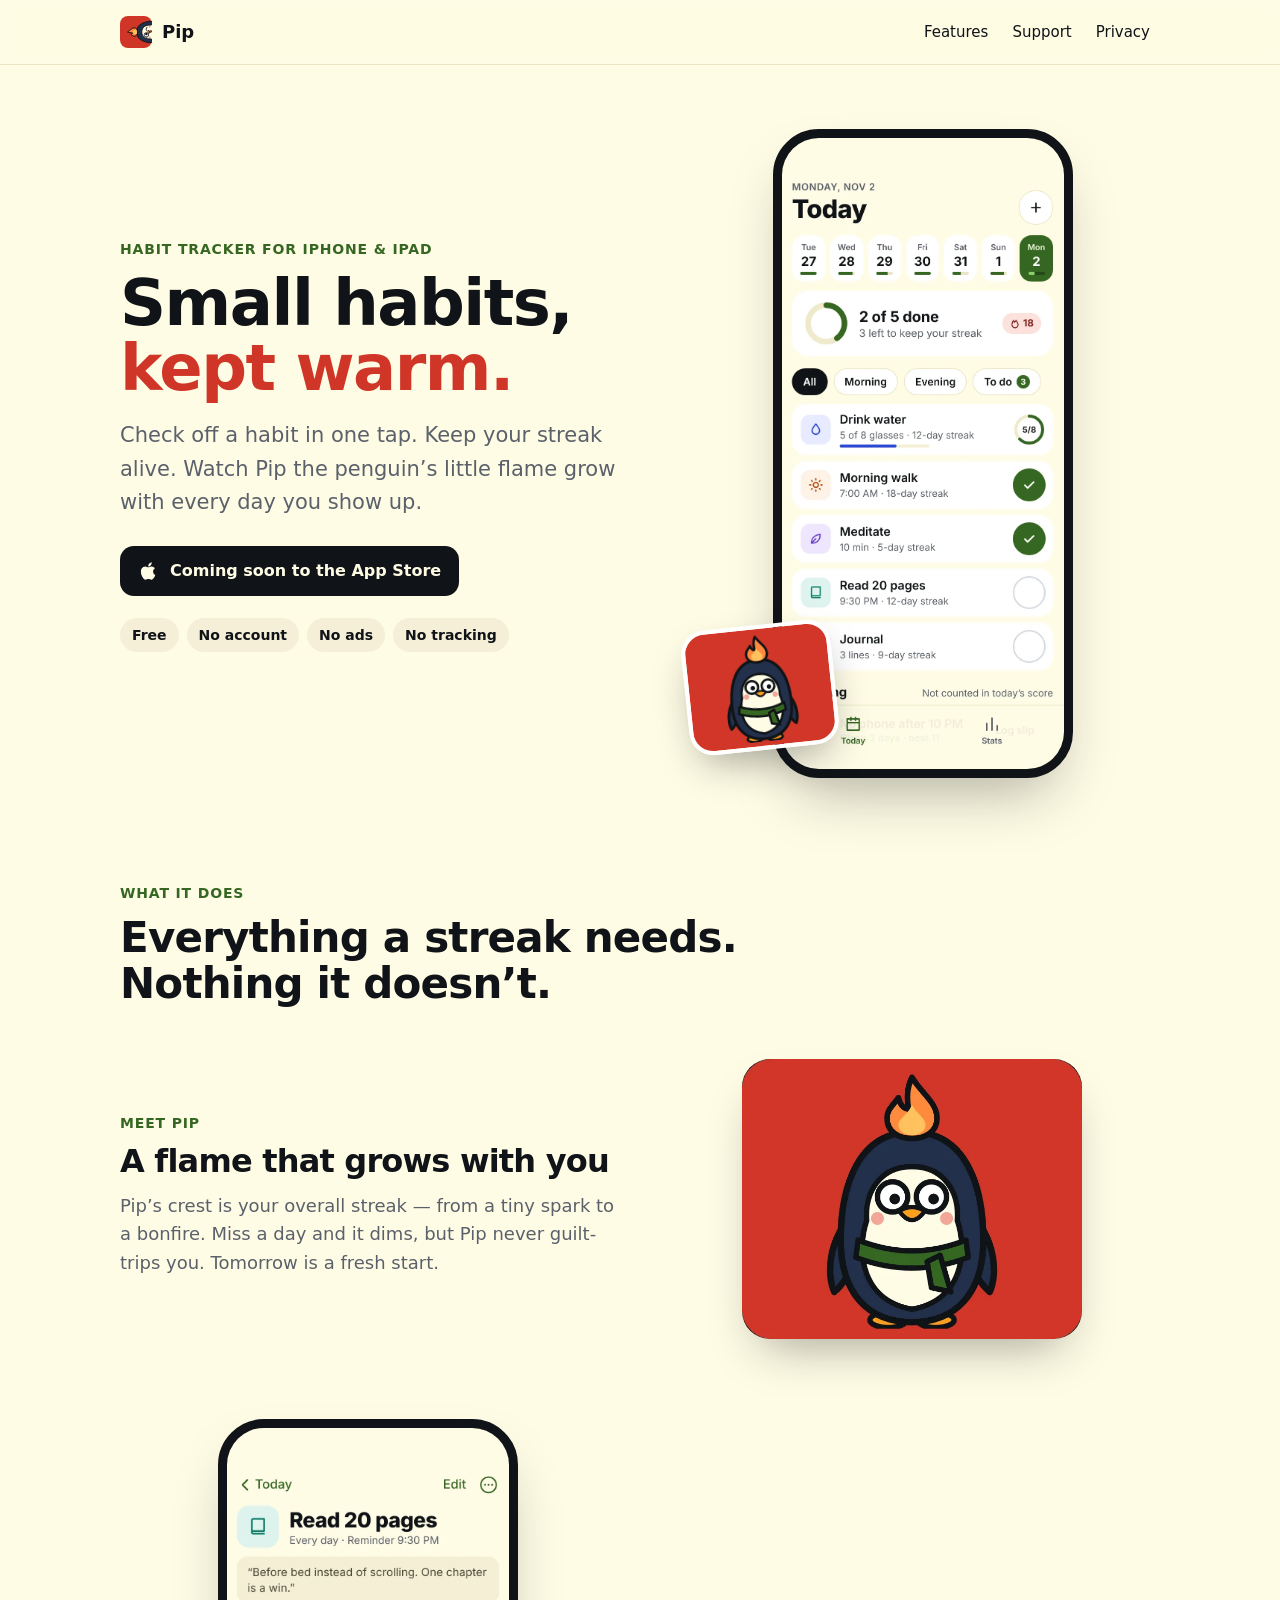
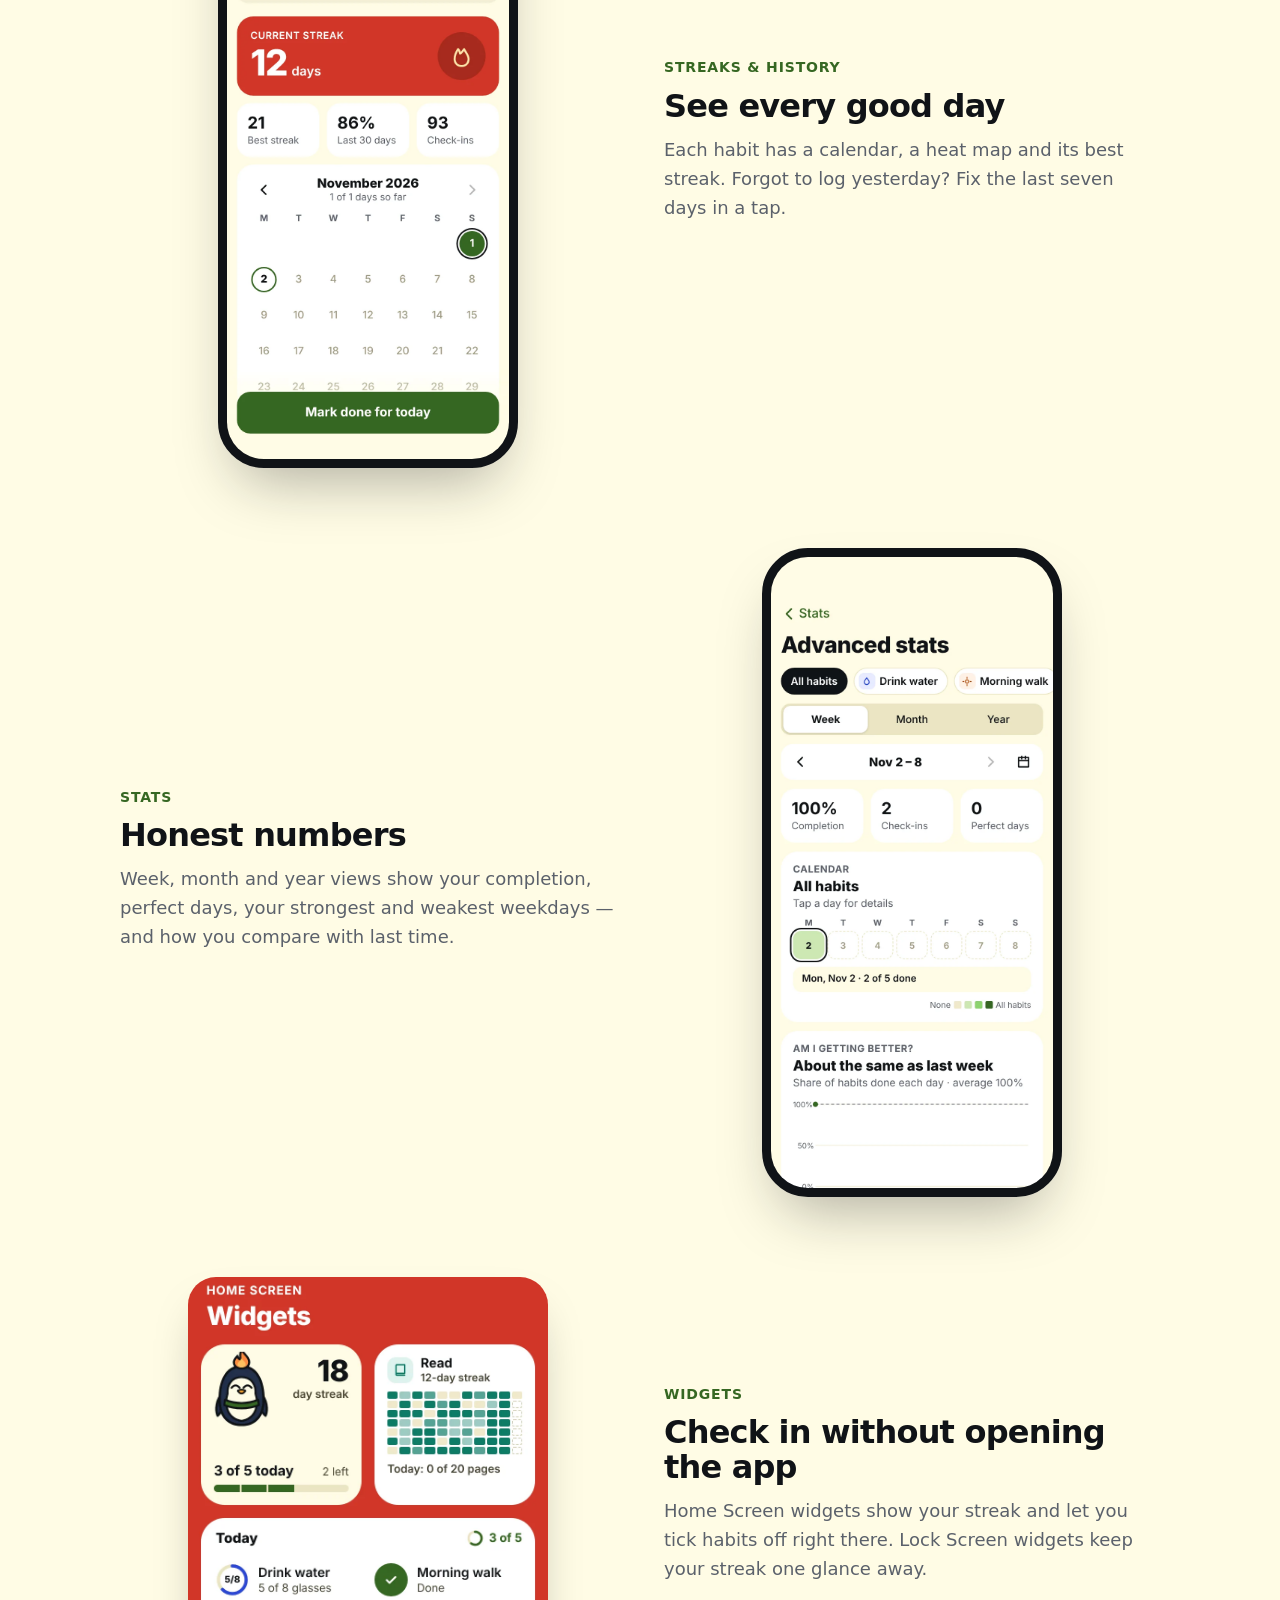
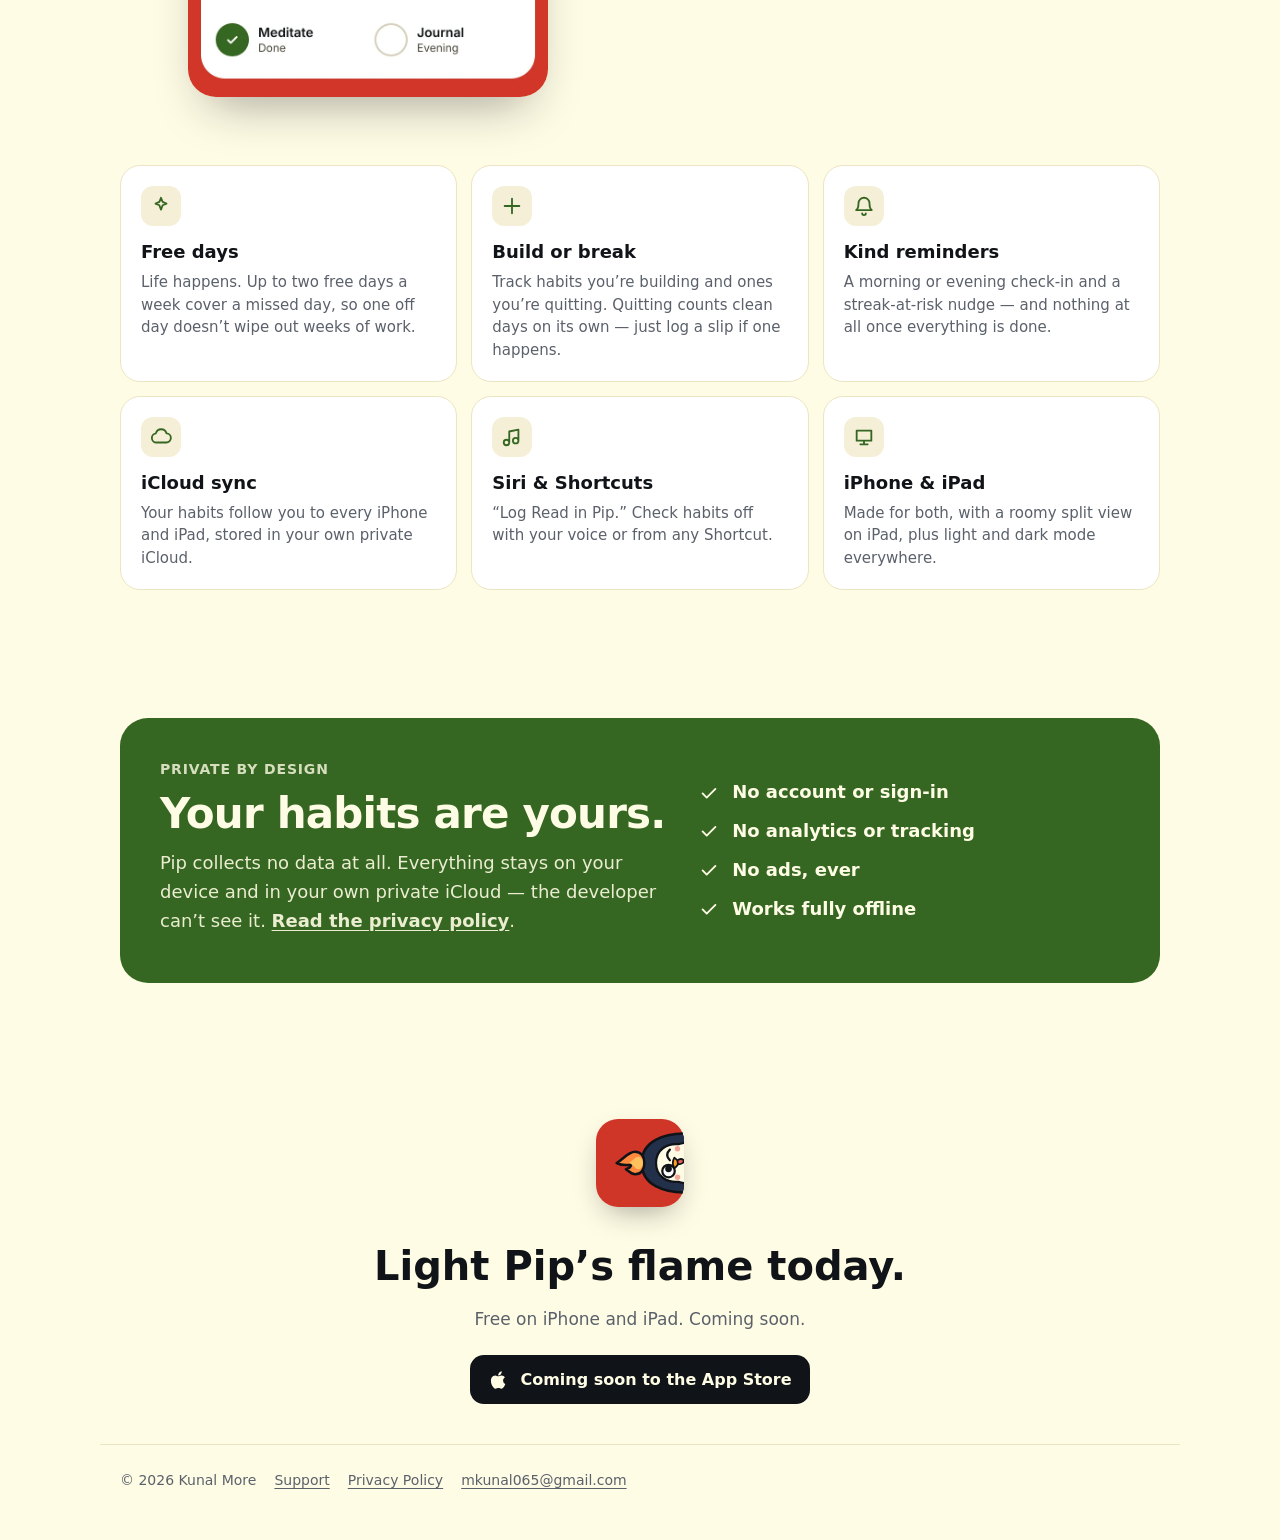
==== index.html @ 041ffaf1 "Pip website: home, support, privacy" ====
<!doctype html>
<html lang="en">
<head>
<meta charset="utf-8">
<meta name="viewport" content="width=device-width, initial-scale=1">
<meta name="color-scheme" content="light dark">
<meta name="theme-color" content="#FFFCE5" media="(prefers-color-scheme: light)">
<meta name="theme-color" content="#14120E" media="(prefers-color-scheme: dark)">
<link rel="icon" type="image/png" href="images/favicon.png">
<link rel="apple-touch-icon" href="images/apple-touch-icon.png">
<link rel="stylesheet" href="style.css">
<title>Pip – Habit Tracker for iPhone and iPad</title>
<meta name="description" content="Pip is a friendly habit tracker for iPhone and iPad. Check off a habit in one tap, keep your streak alive with free days, and watch Pip the penguin’s flame grow. Free, no account, no tracking.">
<meta property="og:title" content="Pip – Habit Tracker">
<meta property="og:description" content="Small habits, kept warm. A friendly habit tracker for iPhone and iPad. Free, no account, no tracking.">
<meta property="og:type" content="website">
</head>
<body>
<header class="topbar"><div class="in">
  <a class="brand" href="./"><img src="images/icon.svg" alt="" width="32" height="32">Pip</a>
  <nav aria-label="Site">
    <a href="#features" class="hide-sm">Features</a>
    <a href="support/">Support</a>
    <a href="privacy/">Privacy</a>
  </nav>
</div></header>
<main class="wrap" style="max-width:1080px;padding-top:0">
  <section class="hero">
    <div>
      <div class="kicker">Habit tracker for iPhone &amp; iPad</div>
      <h1>Small habits,<br><em>kept warm.</em></h1>
      <p class="lede">Check off a habit in one tap. Keep your streak alive. Watch Pip the penguin’s little flame grow with every day you show up.</p>
      <div class="cta">
        <span class="soon"><svg viewBox="0 0 24 24" fill="currentColor" aria-hidden="true"><path d="M16.4 12.6c0-2.4 2-3.6 2.1-3.7a4.5 4.5 0 0 0-3.6-1.9c-1.5-.2-3 .9-3.7.9s-2-.9-3.2-.9a4.8 4.8 0 0 0-4 2.4c-1.7 3-.4 7.4 1.2 9.8.8 1.2 1.8 2.5 3 2.4 1.2 0 1.7-.8 3.2-.8s1.9.8 3.2.8c1.3 0 2.2-1.2 3-2.4a10 10 0 0 0 1.3-2.8 4.3 4.3 0 0 1-2.5-3.8zM14 5.6A4.3 4.3 0 0 0 15 2.5a4.4 4.4 0 0 0-2.9 1.5 4.1 4.1 0 0 0-1 3a3.6 3.6 0 0 0 2.9-1.4z"/></svg>Coming soon to the App Store</span>
      </div>
      <ul class="facts" aria-label="Highlights">
        <li>Free</li><li>No account</li><li>No ads</li><li>No tracking</li>
      </ul>
    </div>
    <div class="stage">
      <div class="phone"><picture><source srcset="images/today-dark.webp" media="(prefers-color-scheme: dark)"><img src="images/today.webp" alt="Pip’s Today screen: a week strip, 2 of 5 habits done and an 18-day streak" width="390" height="844"></picture></div>
      <div class="pipcard"><img src="images/pip.webp" alt="Pip the penguin with a small flame on his head" width="656" height="540"></div>
    </div>
  </section>

  <section class="section" id="features" aria-labelledby="f-title">
    <div class="kicker">What it does</div>
    <h2 id="f-title">Everything a streak needs.<br>Nothing it doesn’t.</h2>

    <div class="feature">
      <div class="text">
        <h3 class="kicker" style="margin-top:0">Meet Pip</h3>
        <h2 style="font-size:32px">A flame that grows with you</h2>
        <p>Pip’s crest is your overall streak — from a tiny spark to a bonfire. Miss a day and it dims, but Pip never guilt-trips you. Tomorrow is a fresh start.</p>
      </div>
      <div class="shot"><div class="widgetshot" style="width:min(340px,82vw)"><img src="images/pip.webp" alt="Pip the penguin" width="656" height="540" loading="lazy"></div></div>
    </div>

    <div class="feature flip">
      <div class="text">
        <h3 class="kicker" style="margin-top:0">Streaks &amp; history</h3>
        <h2 style="font-size:32px">See every good day</h2>
        <p>Each habit has a calendar, a heat map and its best streak. Forgot to log yesterday? Fix the last seven days in a tap.</p>
      </div>
      <div class="shot"><div class="phone"><picture><source srcset="images/detail-dark.webp" media="(prefers-color-scheme: dark)"><img src="images/detail.webp" alt="Habit detail with a 12-day streak and a month calendar" width="390" height="844" loading="lazy"></picture></div></div>
    </div>

    <div class="feature">
      <div class="text">
        <h3 class="kicker" style="margin-top:0">Stats</h3>
        <h2 style="font-size:32px">Honest numbers</h2>
        <p>Week, month and year views show your completion, perfect days, your strongest and weakest weekdays — and how you compare with last time.</p>
      </div>
      <div class="shot"><div class="phone"><picture><source srcset="images/stats-dark.webp" media="(prefers-color-scheme: dark)"><img src="images/stats.webp" alt="Advanced stats for the week" width="390" height="844" loading="lazy"></picture></div></div>
    </div>

    <div class="feature flip">
      <div class="text">
        <h3 class="kicker" style="margin-top:0">Widgets</h3>
        <h2 style="font-size:32px">Check in without opening the app</h2>
        <p>Home Screen widgets show your streak and let you tick habits off right there. Lock Screen widgets keep your streak one glance away.</p>
      </div>
      <div class="shot"><div class="widgetshot"><img src="images/widgets.webp" alt="Pip widgets: an 18-day streak, a habit heat map and today’s list" width="390" height="455" loading="lazy"></div></div>
    </div>

    <div class="grid">
      <div class="tile"><div class="ic"><svg viewBox="0 0 24 24" fill="none" stroke="currentColor" stroke-width="2" stroke-linecap="round" stroke-linejoin="round" aria-hidden="true"><path d="M12 3l1.8 4.6L18 9.4l-4.2 1.8L12 16l-1.8-4.8L6 9.4l4.2-1.8z"/></svg></div><h3>Free days</h3><p>Life happens. Up to two free days a week cover a missed day, so one off day doesn’t wipe out weeks of work.</p></div>
      <div class="tile"><div class="ic"><svg viewBox="0 0 24 24" fill="none" stroke="currentColor" stroke-width="2" stroke-linecap="round" stroke-linejoin="round" aria-hidden="true"><path d="M4 12h16M12 4v16"/></svg></div><h3>Build or break</h3><p>Track habits you’re building and ones you’re quitting. Quitting counts clean days on its own — just log a slip if one happens.</p></div>
      <div class="tile"><div class="ic"><svg viewBox="0 0 24 24" fill="none" stroke="currentColor" stroke-width="2" stroke-linecap="round" stroke-linejoin="round" aria-hidden="true"><path d="M6 9a6 6 0 0 1 12 0c0 6 2.5 7.5 2.5 7.5h-17S6 15 6 9zM10 20a2 2 0 0 0 4 0"/></svg></div><h3>Kind reminders</h3><p>A morning or evening check-in and a streak-at-risk nudge — and nothing at all once everything is done.</p></div>
      <div class="tile"><div class="ic"><svg viewBox="0 0 24 24" fill="none" stroke="currentColor" stroke-width="2" stroke-linecap="round" stroke-linejoin="round" aria-hidden="true"><path d="M7 18a5 5 0 0 1-.6-9.96A6 6 0 0 1 18 8a4.5 4.5 0 0 1-.5 10z"/></svg></div><h3>iCloud sync</h3><p>Your habits follow you to every iPhone and iPad, stored in your own private iCloud.</p></div>
      <div class="tile"><div class="ic"><svg viewBox="0 0 24 24" fill="none" stroke="currentColor" stroke-width="2" stroke-linecap="round" stroke-linejoin="round" aria-hidden="true"><path d="M9 18V6l10-2v12M9 18a3 3 0 1 1-6 0a3 3 0 0 1 6 0zM19 16a3 3 0 1 1-6 0a3 3 0 0 1 6 0z"/></svg></div><h3>Siri & Shortcuts</h3><p>“Log Read in Pip.” Check habits off with your voice or from any Shortcut.</p></div>
      <div class="tile"><div class="ic"><svg viewBox="0 0 24 24" fill="none" stroke="currentColor" stroke-width="2" stroke-linecap="round" stroke-linejoin="round" aria-hidden="true"><path d="M4 5h16v11H4zM8 20h8M12 16v4"/></svg></div><h3>iPhone & iPad</h3><p>Made for both, with a roomy split view on iPad, plus light and dark mode everywhere.</p></div>
    </div>
  </section>

  <section class="section" aria-labelledby="p-title">
    <div class="privacy-band">
      <div>
        <div class="kicker" style="color:inherit;opacity:.8">Private by design</div>
        <h2 id="p-title">Your habits are yours.</h2>
        <p>Pip collects no data at all. Everything stays on your device and in your own private iCloud — the developer can’t see it. <a href="privacy/">Read the privacy policy</a>.</p>
      </div>
      <ul>
        <li><svg viewBox="0 0 24 24" fill="none" stroke="currentColor" stroke-width="2" stroke-linecap="round" stroke-linejoin="round" aria-hidden="true"><path d="M5 12.5l4.5 4.5L19 7.5"/></svg>No account or sign-in</li>
        <li><svg viewBox="0 0 24 24" fill="none" stroke="currentColor" stroke-width="2" stroke-linecap="round" stroke-linejoin="round" aria-hidden="true"><path d="M5 12.5l4.5 4.5L19 7.5"/></svg>No analytics or tracking</li>
        <li><svg viewBox="0 0 24 24" fill="none" stroke="currentColor" stroke-width="2" stroke-linecap="round" stroke-linejoin="round" aria-hidden="true"><path d="M5 12.5l4.5 4.5L19 7.5"/></svg>No ads, ever</li>
        <li><svg viewBox="0 0 24 24" fill="none" stroke="currentColor" stroke-width="2" stroke-linecap="round" stroke-linejoin="round" aria-hidden="true"><path d="M5 12.5l4.5 4.5L19 7.5"/></svg>Works fully offline</li>
      </ul>
    </div>
  </section>

  <section class="final">
    <img src="images/icon.svg" alt="Pip app icon" width="88" height="88">
    <h2 style="font-size:clamp(28px,4vw,40px);margin:18px 0 8px">Light Pip’s flame today.</h2>
    <p style="color:var(--muted);margin:0 0 22px">Free on iPhone and iPad. Coming soon.</p>
    <span class="soon"><svg viewBox="0 0 24 24" fill="currentColor" aria-hidden="true"><path d="M16.4 12.6c0-2.4 2-3.6 2.1-3.7a4.5 4.5 0 0 0-3.6-1.9c-1.5-.2-3 .9-3.7.9s-2-.9-3.2-.9a4.8 4.8 0 0 0-4 2.4c-1.7 3-.4 7.4 1.2 9.8.8 1.2 1.8 2.5 3 2.4 1.2 0 1.7-.8 3.2-.8s1.9.8 3.2.8c1.3 0 2.2-1.2 3-2.4a10 10 0 0 0 1.3-2.8 4.3 4.3 0 0 1-2.5-3.8zM14 5.6A4.3 4.3 0 0 0 15 2.5a4.4 4.4 0 0 0-2.9 1.5 4.1 4.1 0 0 0-1 3a3.6 3.6 0 0 0 2.9-1.4z"/></svg>Coming soon to the App Store</span>
  </section>
</main>
<footer class="site-footer">
  <span>© 2026 Kunal More</span>
  <a href="support/">Support</a>
  <a href="privacy/">Privacy Policy</a>
  <a href="mailto:mkunal065@gmail.com">mkunal065@gmail.com</a>
</footer>
</body>
</html>
---- style.css ----
:root{--bg:#FFFCE5;--surface:#FFFFFF;--text:#101317;--muted:#5B616B;--line:#ECE5C3;--accent:#366722;--chip:#F4EFD6;--flame:#D03627;--accentBg:#366722;--accentInk:#FFFCE5}
@media (prefers-color-scheme:dark){:root{--bg:#14120E;--surface:#221E17;--text:#F5F0DC;--muted:#B0A891;--line:#3A342A;--accent:#8BD16D;--chip:#2E2920;--flame:#FF8A80;--accentBg:#1F3A14;--accentInk:#E3F1D6}}
*{box-sizing:border-box}
body{margin:0;background:var(--bg);color:var(--text);font:17px/1.6 -apple-system,BlinkMacSystemFont,"Inter",system-ui,sans-serif;-webkit-text-size-adjust:100%}
main{max-width:680px;margin:0 auto;padding:8px 20px 64px}
a{color:var(--accent);text-underline-offset:3px}
h1{font-size:34px;line-height:1.15;letter-spacing:-.5px;margin:28px 0 8px}
h2{font-size:21px;margin:36px 0 8px}
p,li{margin:8px 0}
.lede{color:var(--muted);font-size:18px}
.card{background:var(--surface);border:1px solid var(--line);border-radius:18px;padding:18px 20px;margin:20px 0}
.button{display:inline-block;background:var(--accent);color:var(--bg);font-weight:700;padding:12px 20px;border-radius:14px;text-decoration:none;margin-top:6px}
details{background:var(--surface);border:1px solid var(--line);border-radius:14px;padding:4px 18px;margin:10px 0}
summary{cursor:pointer;font-weight:600;padding:12px 0;min-height:44px}
details[open] summary{border-bottom:1px solid var(--line);margin-bottom:6px}
table{width:100%;border-collapse:collapse;font-size:16px}
th,td{text-align:left;padding:10px 8px;border-bottom:1px solid var(--line);vertical-align:top}
th{color:var(--muted);font-weight:600}
.small{color:var(--muted);font-size:14px}

/* ---- Shared top bar ---- */
.topbar{position:sticky;top:0;z-index:10;background:color-mix(in srgb,var(--bg) 88%,transparent);backdrop-filter:saturate(1.4) blur(14px);-webkit-backdrop-filter:saturate(1.4) blur(14px);border-bottom:1px solid var(--line)}
.topbar .in{max-width:1080px;margin:0 auto;padding:10px 20px;display:flex;align-items:center;gap:16px}
.brand{display:flex;align-items:center;gap:10px;font-weight:800;font-size:18px;color:var(--text);text-decoration:none}
.brand img{width:32px;height:32px;border-radius:8px}
.topbar nav{margin-left:auto;display:flex;gap:4px}
.topbar nav a{color:var(--text);text-decoration:none;font-size:15px;font-weight:500;padding:10px 10px;border-radius:10px}
.topbar nav a:hover,.topbar nav a[aria-current]{background:var(--chip)}

/* ---- Landing ---- */
.wrap{max-width:1080px;margin:0 auto;padding:0 20px}
.hero{display:grid;grid-template-columns:1.05fr .95fr;gap:40px;align-items:center;padding:64px 0 40px}
.hero h1{font-size:clamp(40px,6vw,64px);line-height:1.02;letter-spacing:-1.5px;margin:0 0 18px}
.hero h1 em{font-style:normal;color:var(--flame)}
.hero p.lede{font-size:clamp(18px,2.2vw,21px);color:var(--muted);margin:0 0 26px;max-width:30em}
.cta{display:flex;flex-wrap:wrap;gap:12px;align-items:center}
.soon{display:inline-flex;align-items:center;gap:10px;background:var(--text);color:var(--bg);padding:12px 18px;border-radius:14px;font-weight:700;font-size:16px}
.soon svg{width:22px;height:22px}
.facts{display:flex;flex-wrap:wrap;gap:8px;margin-top:22px;padding:0;list-style:none}
.facts li{margin:0;background:var(--chip);border-radius:999px;padding:6px 12px;font-size:14px;font-weight:600}
.stage{position:relative;display:flex;justify-content:center}
.phone{width:min(300px,72vw);aspect-ratio:390/844;border-radius:46px;border:9px solid #101317;background:#101317;overflow:hidden;box-shadow:0 30px 60px -20px rgba(16,19,23,.35),0 0 0 1px rgba(255,255,255,.06)}
.phone img{width:100%;height:100%;object-fit:cover;display:block}
.stage .pipcard{position:absolute;left:max(0px,calc(50% - 250px));bottom:28px;width:min(150px,36vw);border-radius:24px;overflow:hidden;box-shadow:0 18px 40px -12px rgba(16,19,23,.4);transform:rotate(-6deg);border:4px solid var(--surface)}
.stage .pipcard img{display:block;width:100%}
.section{padding:64px 0}
.section h2{font-size:clamp(30px,4vw,42px);line-height:1.1;letter-spacing:-.8px;margin:0 0 12px}
.kicker{font-size:14px;font-weight:700;letter-spacing:.06em;text-transform:uppercase;color:var(--accent);margin-bottom:10px}
.feature{display:grid;grid-template-columns:1fr 1fr;gap:48px;align-items:center;padding:40px 0}
.feature.flip .text{order:2}
.feature p{color:var(--muted);font-size:18px;max-width:28em}
.feature ul{padding-left:20px;color:var(--muted)}
.feature .shot{display:flex;justify-content:center}
.widgetshot{width:min(360px,86vw);border-radius:28px;overflow:hidden;box-shadow:0 24px 50px -20px rgba(16,19,23,.4)}
.widgetshot img{display:block;width:100%}
.grid{display:grid;grid-template-columns:repeat(3,1fr);gap:14px;margin-top:28px}
.tile{background:var(--surface);border:1px solid var(--line);border-radius:20px;padding:20px}
.tile .ic{width:40px;height:40px;border-radius:12px;display:flex;align-items:center;justify-content:center;background:var(--chip);color:var(--accent);margin-bottom:12px}
.tile .ic svg{width:22px;height:22px}
.tile h3{margin:0 0 4px;font-size:18px}
.tile p{margin:0;color:var(--muted);font-size:15px;line-height:1.5}
.privacy-band{background:var(--accentBg);color:var(--accentInk);border-radius:28px;padding:40px;display:grid;grid-template-columns:1.2fr 1fr;gap:32px;align-items:center}
.privacy-band h2{color:inherit}
.privacy-band p{opacity:.9;font-size:18px}
.privacy-band ul{list-style:none;padding:0;margin:0;display:grid;gap:10px}
.privacy-band li{display:flex;gap:12px;align-items:center;font-weight:600;font-size:18px;margin:0}
.privacy-band li svg{width:22px;height:22px;flex-shrink:0}
.privacy-band a{color:inherit;font-weight:700}
.final{text-align:center;padding:72px 0 40px}
.final img{width:88px;height:88px;border-radius:22px;box-shadow:0 12px 30px -10px rgba(16,19,23,.4)}
.site-footer{max-width:1080px;margin:0 auto;padding:24px 20px 48px;border-top:1px solid var(--line);color:var(--muted);font-size:14px;display:flex;gap:18px;flex-wrap:wrap}
.site-footer a{color:var(--muted)}
.dark-only{display:none}
@media (prefers-color-scheme:dark){.light-only{display:none}.dark-only{display:block}}
@media (max-width:820px){
  .hero,.feature,.privacy-band{grid-template-columns:1fr}
  .hero{padding-top:36px;text-align:left}
  .feature.flip .text{order:0}
  .feature{gap:28px;padding:28px 0}
  .grid{grid-template-columns:1fr 1fr}
  .privacy-band{padding:28px}
  .topbar nav a.hide-sm{display:none}
}
@media (max-width:520px){.grid{grid-template-columns:1fr}.stage .pipcard{display:none}}
.widgetshot img,.stage .pipcard img{height:auto}
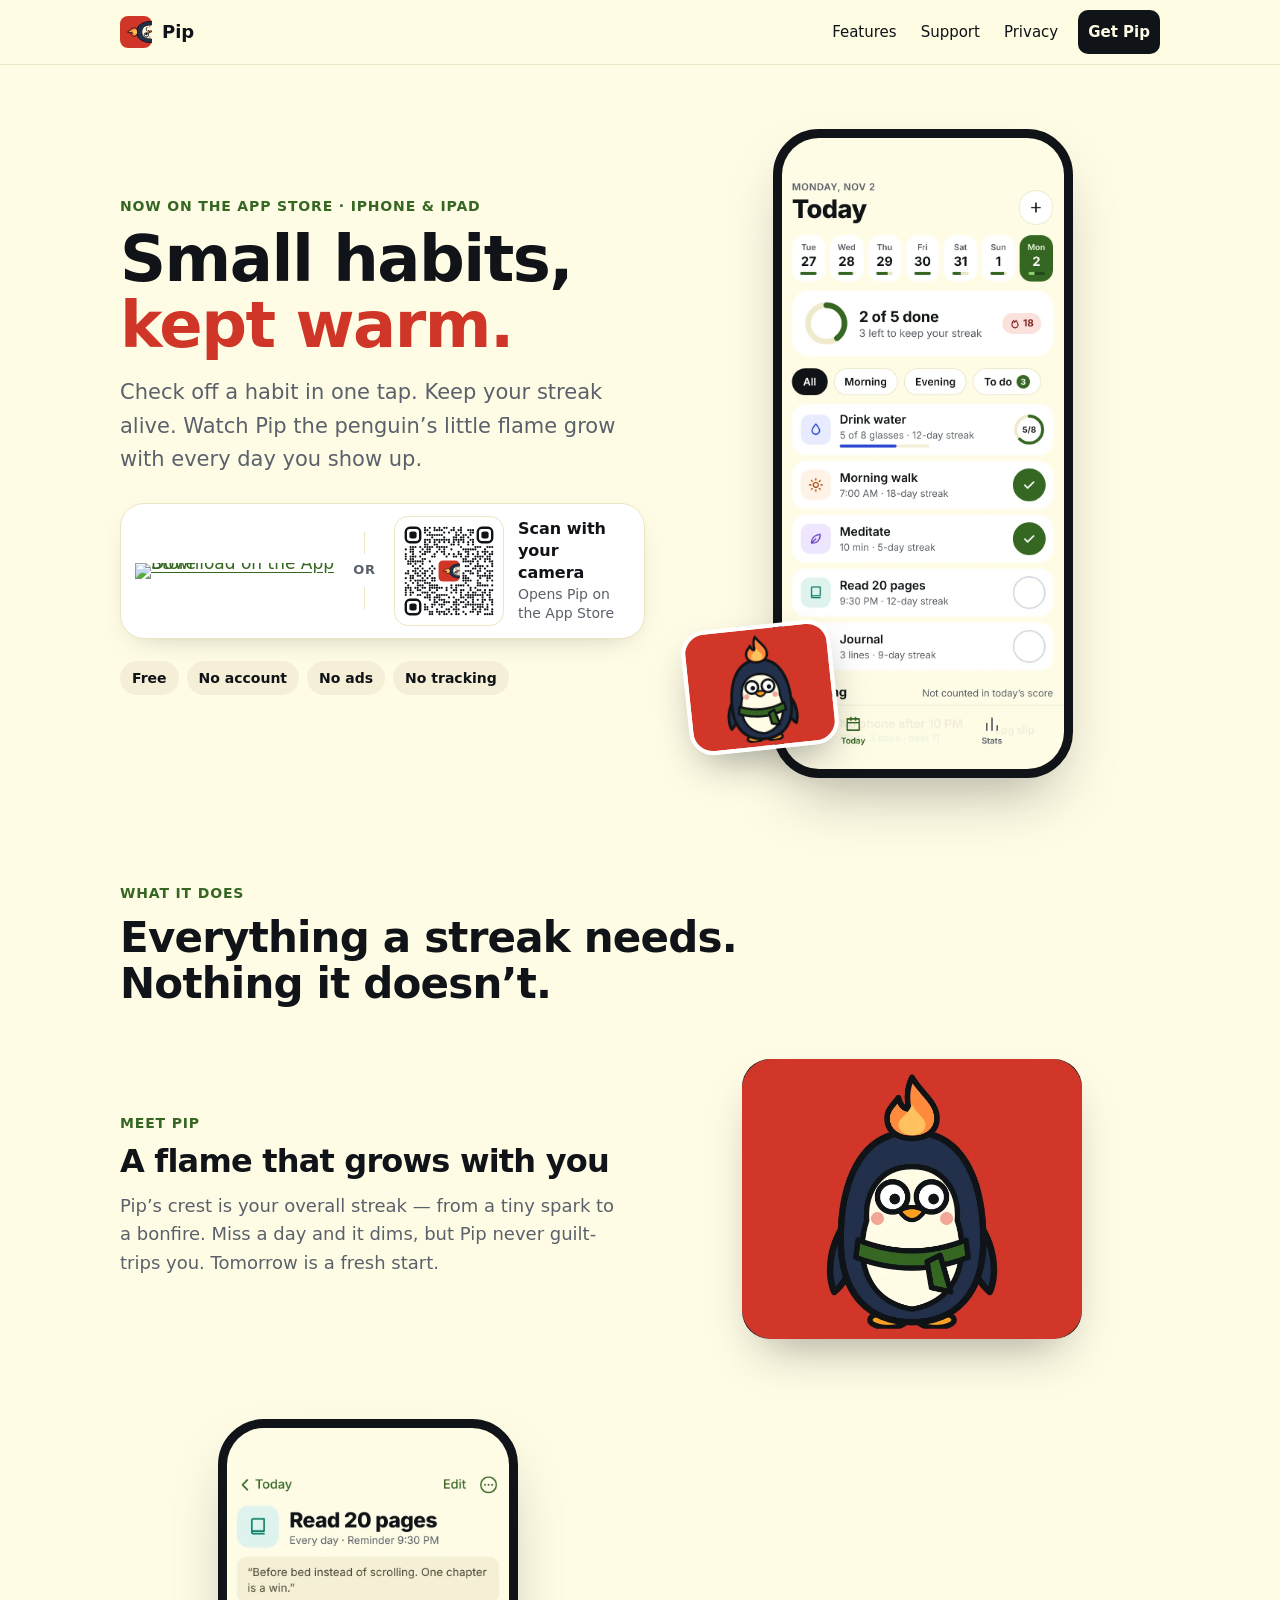
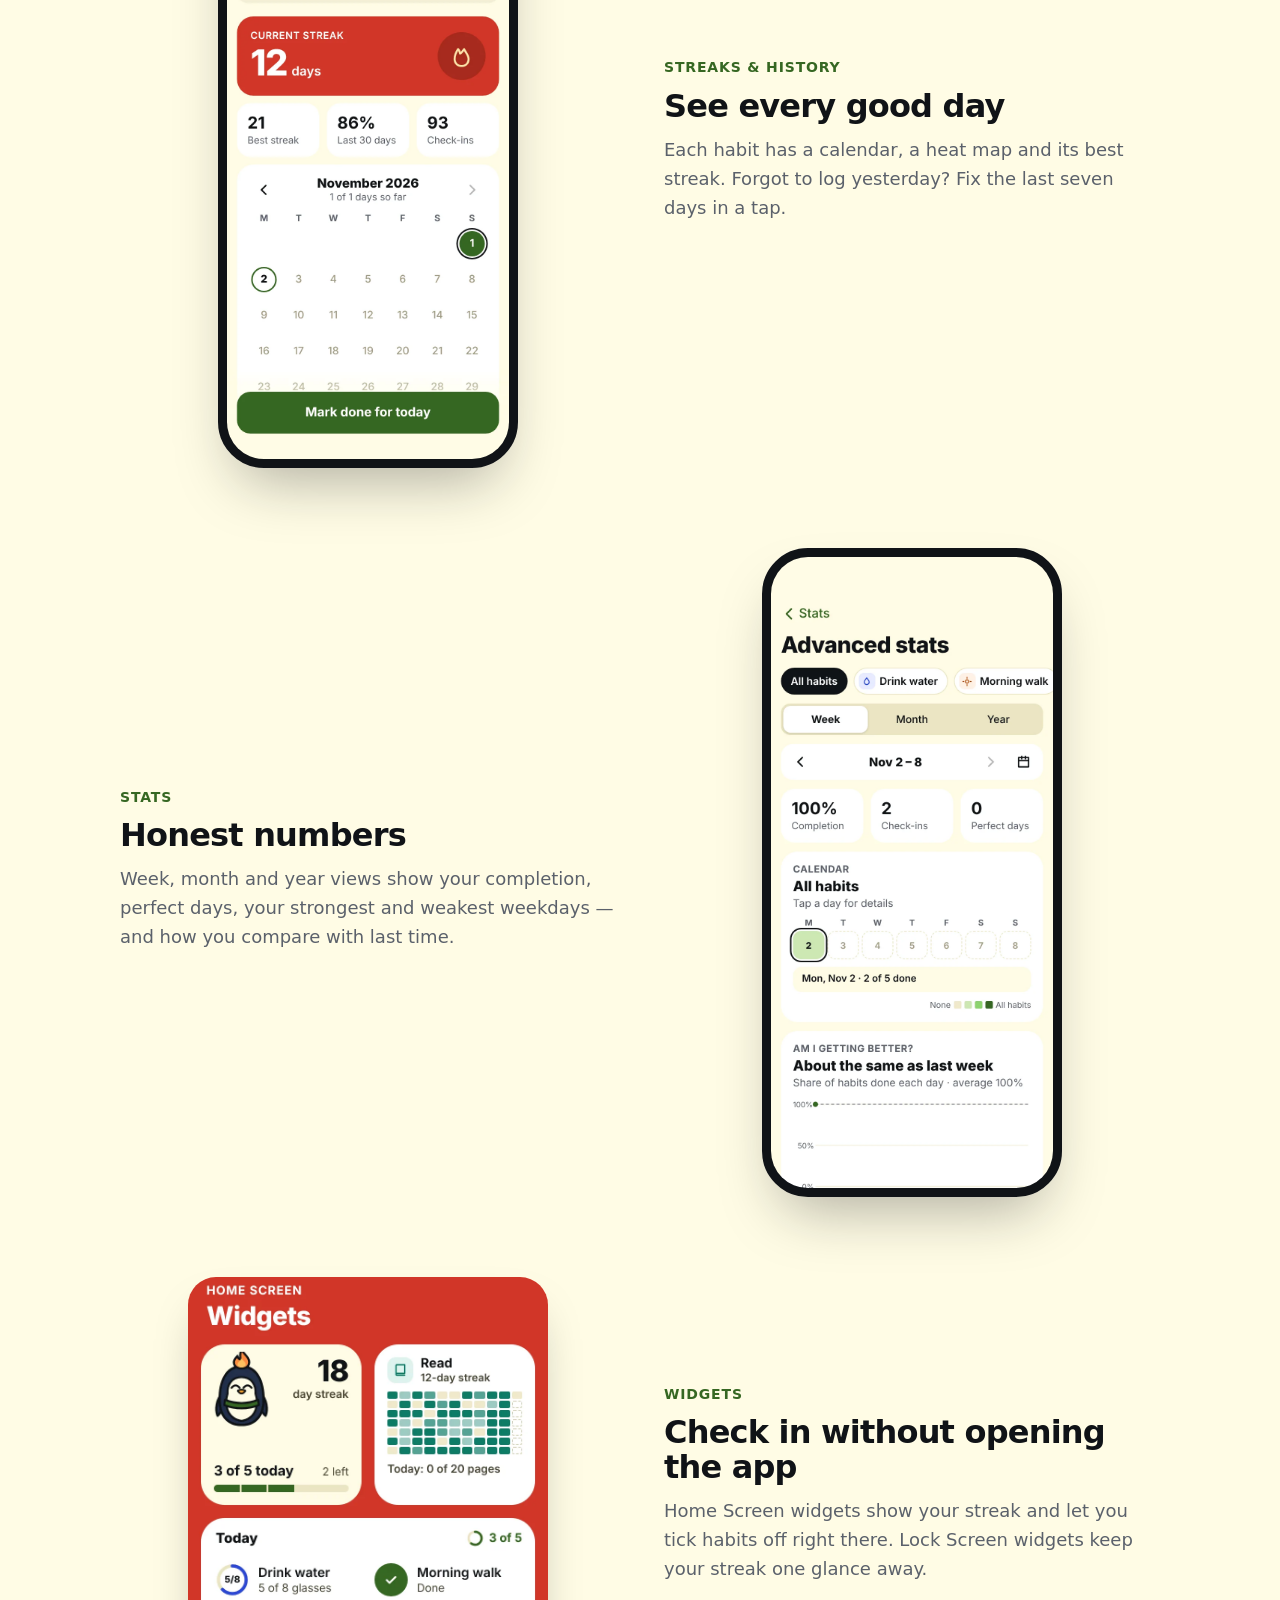
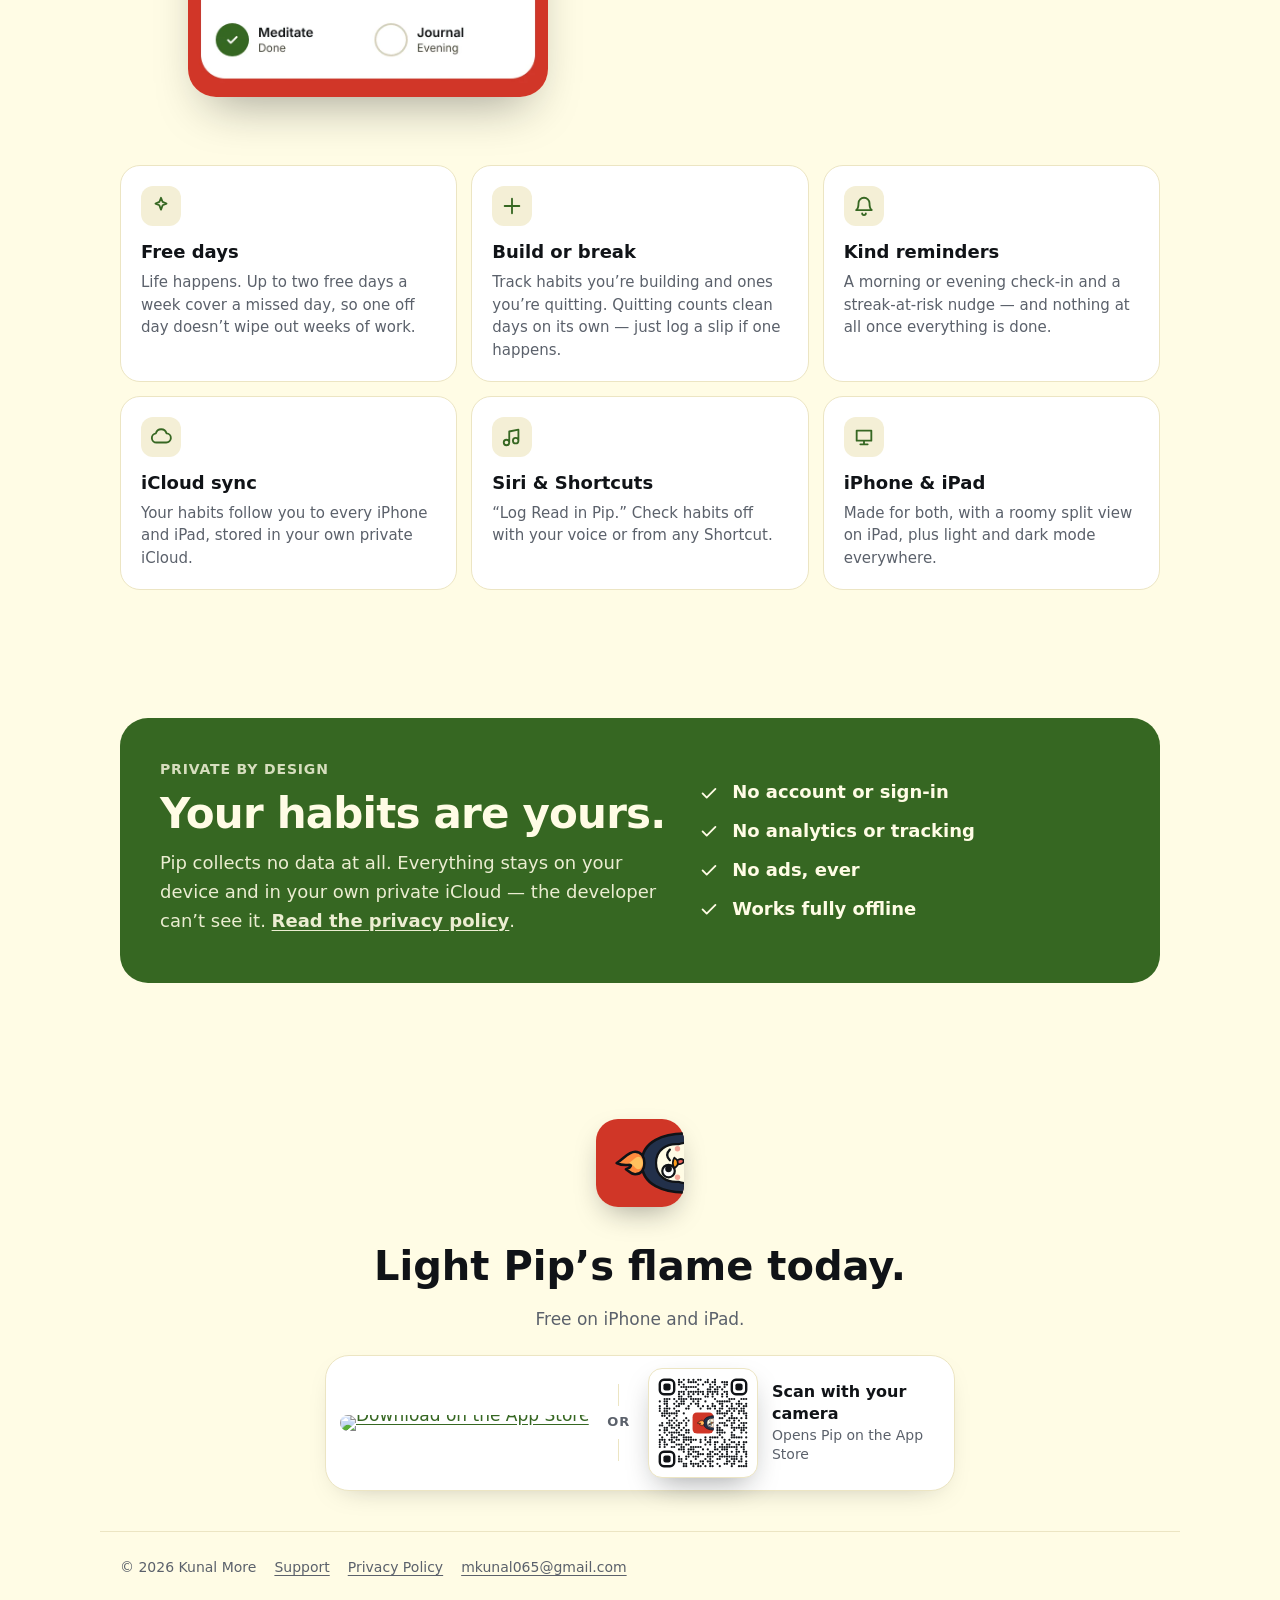
==== commit 5fc059c7: "added the download link and QR code for scanning" ====
--- a/index.html
+++ b/index.html
@@ -14,24 +14,31 @@
 <meta property="og:title" content="Pip – Habit Tracker">
 <meta property="og:description" content="Small habits, kept warm. A friendly habit tracker for iPhone and iPad. Free, no account, no tracking.">
 <meta property="og:type" content="website">
+<meta property="og:url" content="https://kunalvmore.github.io/pip-habittracker/">
+<meta property="og:image" content="https://kunalvmore.github.io/pip-habittracker/images/og.png">
+<meta property="og:image:width" content="1200">
+<meta property="og:image:height" content="630">
+<meta name="twitter:card" content="summary_large_image">
+<meta name="apple-itunes-app" content="app-id=6832249206">
 </head>
 <body>
 <header class="topbar"><div class="in">
-  <a class="brand" href="./"><img src="images/icon.svg" alt="" width="32" height="32">Pip</a>
+  <a class="brand" href="index.html"><img src="images/icon.svg" alt="" width="32" height="32">Pip</a>
   <nav aria-label="Site">
     <a href="#features" class="hide-sm">Features</a>
-    <a href="support/">Support</a>
-    <a href="privacy/">Privacy</a>
+    <a href="support/index.html">Support</a>
+    <a href="privacy/index.html">Privacy</a>
+    <a class="get" href="https://apps.apple.com/app/id6832249206">Get Pip</a>
   </nav>
 </div></header>
 <main class="wrap" style="max-width:1080px;padding-top:0">
   <section class="hero">
     <div>
-      <div class="kicker">Habit tracker for iPhone &amp; iPad</div>
+      <div class="kicker">Now on the App Store · iPhone &amp; iPad</div>
       <h1>Small habits,<br><em>kept warm.</em></h1>
       <p class="lede">Check off a habit in one tap. Keep your streak alive. Watch Pip the penguin’s little flame grow with every day you show up.</p>
       <div class="cta">
-        <span class="soon"><svg viewBox="0 0 24 24" fill="currentColor" aria-hidden="true"><path d="M16.4 12.6c0-2.4 2-3.6 2.1-3.7a4.5 4.5 0 0 0-3.6-1.9c-1.5-.2-3 .9-3.7.9s-2-.9-3.2-.9a4.8 4.8 0 0 0-4 2.4c-1.7 3-.4 7.4 1.2 9.8.8 1.2 1.8 2.5 3 2.4 1.2 0 1.7-.8 3.2-.8s1.9.8 3.2.8c1.3 0 2.2-1.2 3-2.4a10 10 0 0 0 1.3-2.8 4.3 4.3 0 0 1-2.5-3.8zM14 5.6A4.3 4.3 0 0 0 15 2.5a4.4 4.4 0 0 0-2.9 1.5 4.1 4.1 0 0 0-1 3a3.6 3.6 0 0 0 2.9-1.4z"/></svg>Coming soon to the App Store</span>
+        <div class="getpanel"><a class="appstore" href="https://apps.apple.com/app/id6832249206" aria-label="Download Pip on the App Store"><picture><source srcset="https://tools.applemediaservices.com/api/badges/download-on-the-app-store/white/en-us?size=250x83" media="(prefers-color-scheme: dark)"><img src="https://tools.applemediaservices.com/api/badges/download-on-the-app-store/black/en-us?size=250x83" alt="Download on the App Store" height="60"></picture></a><span class="or" aria-hidden="true">or</span><div class="scan"><img src="images/qr-appstore.svg" width="96" height="96" alt="QR code: scan to download Pip on the App Store"><span><strong>Scan with your camera</strong>Opens Pip on the App Store</span></div></div>
       </div>
       <ul class="facts" aria-label="Highlights">
         <li>Free</li><li>No account</li><li>No ads</li><li>No tracking</li>
@@ -98,7 +105,7 @@
       <div>
         <div class="kicker" style="color:inherit;opacity:.8">Private by design</div>
         <h2 id="p-title">Your habits are yours.</h2>
-        <p>Pip collects no data at all. Everything stays on your device and in your own private iCloud — the developer can’t see it. <a href="privacy/">Read the privacy policy</a>.</p>
+        <p>Pip collects no data at all. Everything stays on your device and in your own private iCloud — the developer can’t see it. <a href="privacy/index.html">Read the privacy policy</a>.</p>
       </div>
       <ul>
         <li><svg viewBox="0 0 24 24" fill="none" stroke="currentColor" stroke-width="2" stroke-linecap="round" stroke-linejoin="round" aria-hidden="true"><path d="M5 12.5l4.5 4.5L19 7.5"/></svg>No account or sign-in</li>
@@ -112,14 +119,14 @@
   <section class="final">
     <img src="images/icon.svg" alt="Pip app icon" width="88" height="88">
     <h2 style="font-size:clamp(28px,4vw,40px);margin:18px 0 8px">Light Pip’s flame today.</h2>
-    <p style="color:var(--muted);margin:0 0 22px">Free on iPhone and iPad. Coming soon.</p>
-    <span class="soon"><svg viewBox="0 0 24 24" fill="currentColor" aria-hidden="true"><path d="M16.4 12.6c0-2.4 2-3.6 2.1-3.7a4.5 4.5 0 0 0-3.6-1.9c-1.5-.2-3 .9-3.7.9s-2-.9-3.2-.9a4.8 4.8 0 0 0-4 2.4c-1.7 3-.4 7.4 1.2 9.8.8 1.2 1.8 2.5 3 2.4 1.2 0 1.7-.8 3.2-.8s1.9.8 3.2.8c1.3 0 2.2-1.2 3-2.4a10 10 0 0 0 1.3-2.8 4.3 4.3 0 0 1-2.5-3.8zM14 5.6A4.3 4.3 0 0 0 15 2.5a4.4 4.4 0 0 0-2.9 1.5 4.1 4.1 0 0 0-1 3a3.6 3.6 0 0 0 2.9-1.4z"/></svg>Coming soon to the App Store</span>
+    <p style="color:var(--muted);margin:0 0 22px">Free on iPhone and iPad.</p>
+    <div class="cta" style="justify-content:center"><div class="getpanel"><a class="appstore" href="https://apps.apple.com/app/id6832249206" aria-label="Download Pip on the App Store"><picture><source srcset="https://tools.applemediaservices.com/api/badges/download-on-the-app-store/white/en-us?size=250x83" media="(prefers-color-scheme: dark)"><img src="https://tools.applemediaservices.com/api/badges/download-on-the-app-store/black/en-us?size=250x83" alt="Download on the App Store" height="60"></picture></a><span class="or" aria-hidden="true">or</span><div class="scan"><img src="images/qr-appstore.svg" width="96" height="96" alt="QR code: scan to download Pip on the App Store"><span><strong>Scan with your camera</strong>Opens Pip on the App Store</span></div></div></div>
   </section>
 </main>
 <footer class="site-footer">
   <span>© 2026 Kunal More</span>
-  <a href="support/">Support</a>
-  <a href="privacy/">Privacy Policy</a>
+  <a href="support/index.html">Support</a>
+  <a href="privacy/index.html">Privacy Policy</a>
   <a href="mailto:mkunal065@gmail.com">mkunal065@gmail.com</a>
 </footer>
 </body>
--- a/style.css
+++ b/style.css
@@ -83,3 +83,25 @@
 }
 @media (max-width:520px){.grid{grid-template-columns:1fr}.stage .pipcard{display:none}}
 .widgetshot img,.stage .pipcard img{height:auto}
+
+/* App Store badge + "Get Pip" button (added at launch) */
+.appstore{display:inline-block;line-height:0}
+.appstore img{height:60px;width:auto}
+.final .appstore img{height:64px}
+.topbar nav a.get{background:var(--text);color:var(--bg);font-weight:700;margin-left:6px}
+.topbar nav a.get:hover{background:var(--text);opacity:.88}
+
+/* Download panel: App Store badge + QR code for desktop visitors (phones get the badge + Smart App Banner) */
+.getpanel{display:inline-flex;align-items:center;gap:18px;background:var(--surface);border:1px solid var(--line);border-radius:24px;padding:12px 22px 12px 14px;box-shadow:0 10px 30px -18px rgba(16,19,23,.35)}
+.getpanel .appstore img{height:52px}
+.getpanel .or{font-size:13px;font-weight:700;letter-spacing:.06em;text-transform:uppercase;color:var(--muted);display:flex;flex-direction:column;align-items:center;gap:6px}
+.getpanel .or::before,.getpanel .or::after{content:"";width:1px;height:22px;background:var(--line)}
+.scan{display:flex;align-items:center;gap:14px}
+.scan img{width:96px;height:96px;border-radius:14px;display:block;background:#fff;padding:6px;border:1px solid var(--line);box-sizing:content-box}
+.scan span{display:flex;flex-direction:column;gap:2px;font-size:14px;color:var(--muted);line-height:1.35;text-align:left;max-width:160px}
+.scan strong{color:var(--text);font-size:16px}
+@media (max-width:820px){
+  .getpanel{background:none;border:0;box-shadow:none;padding:0}
+  .getpanel .or,.scan{display:none}
+  .getpanel .appstore img{height:60px}
+}
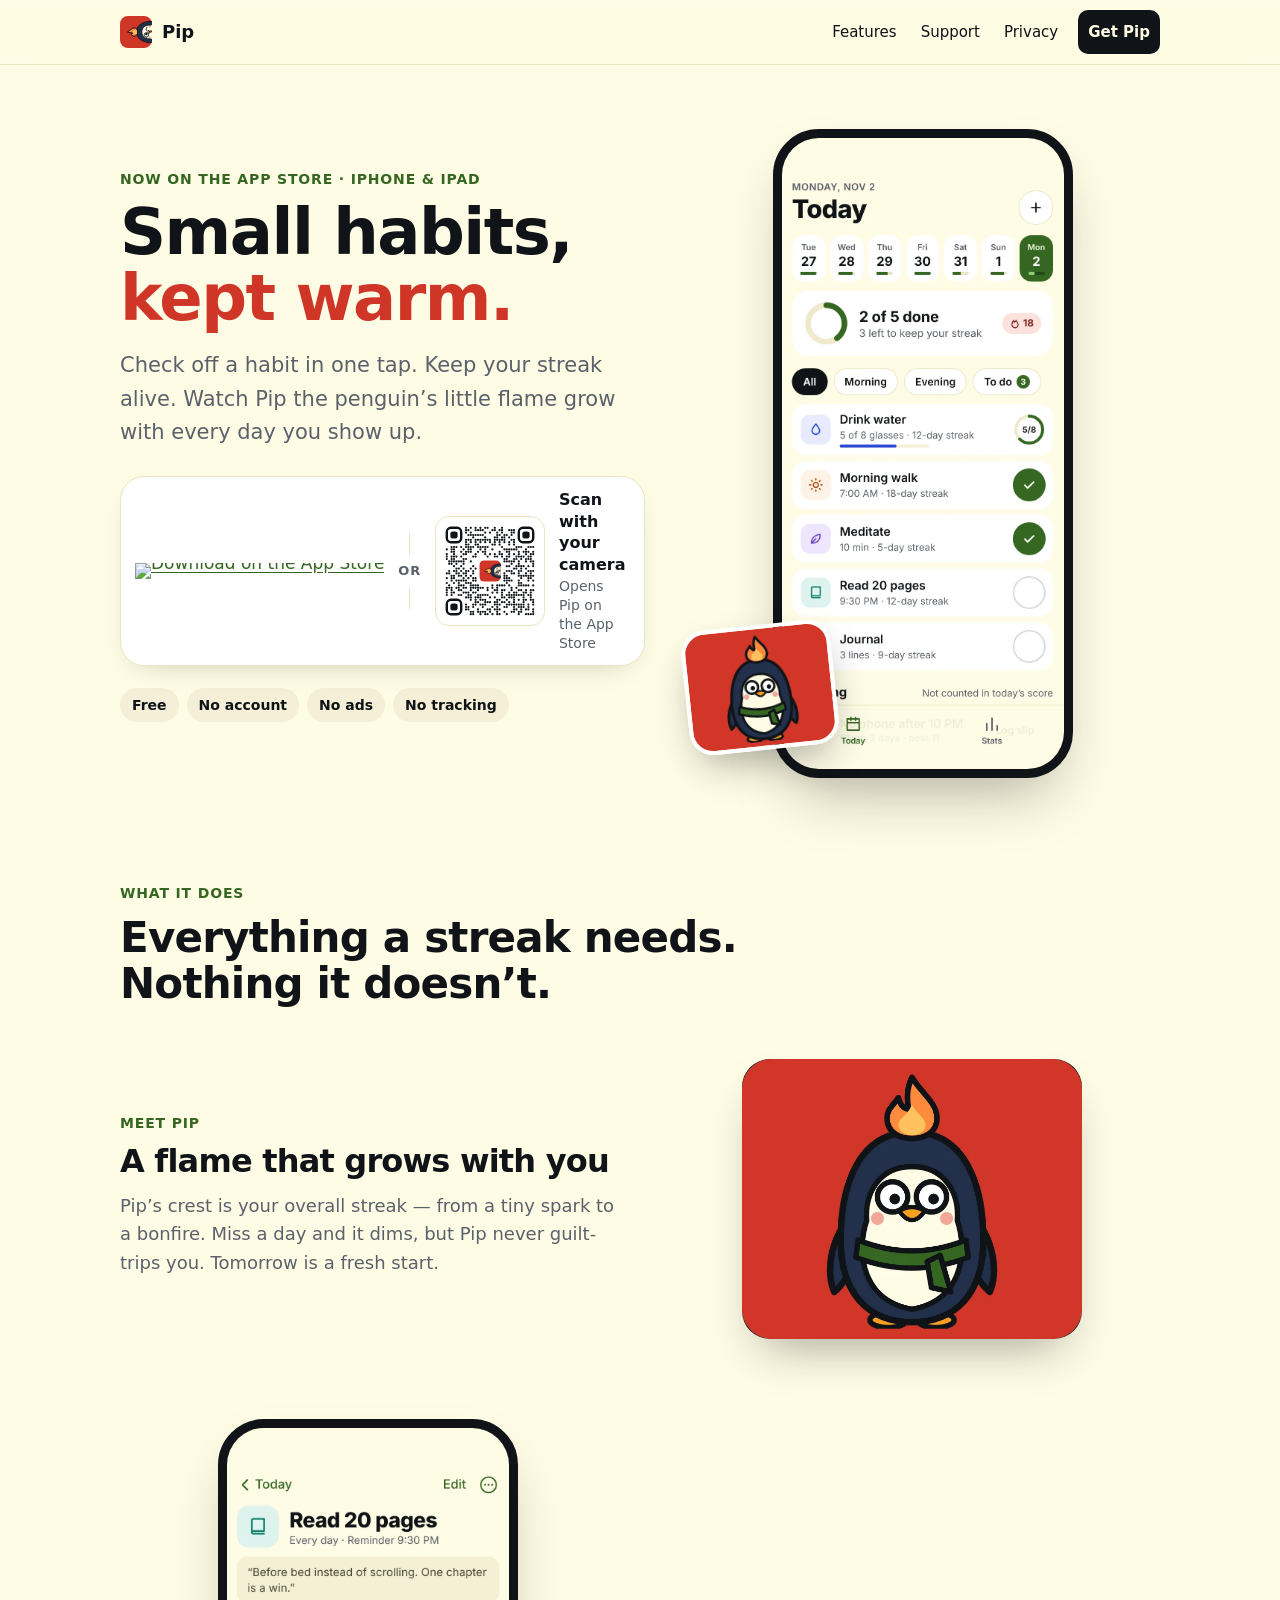
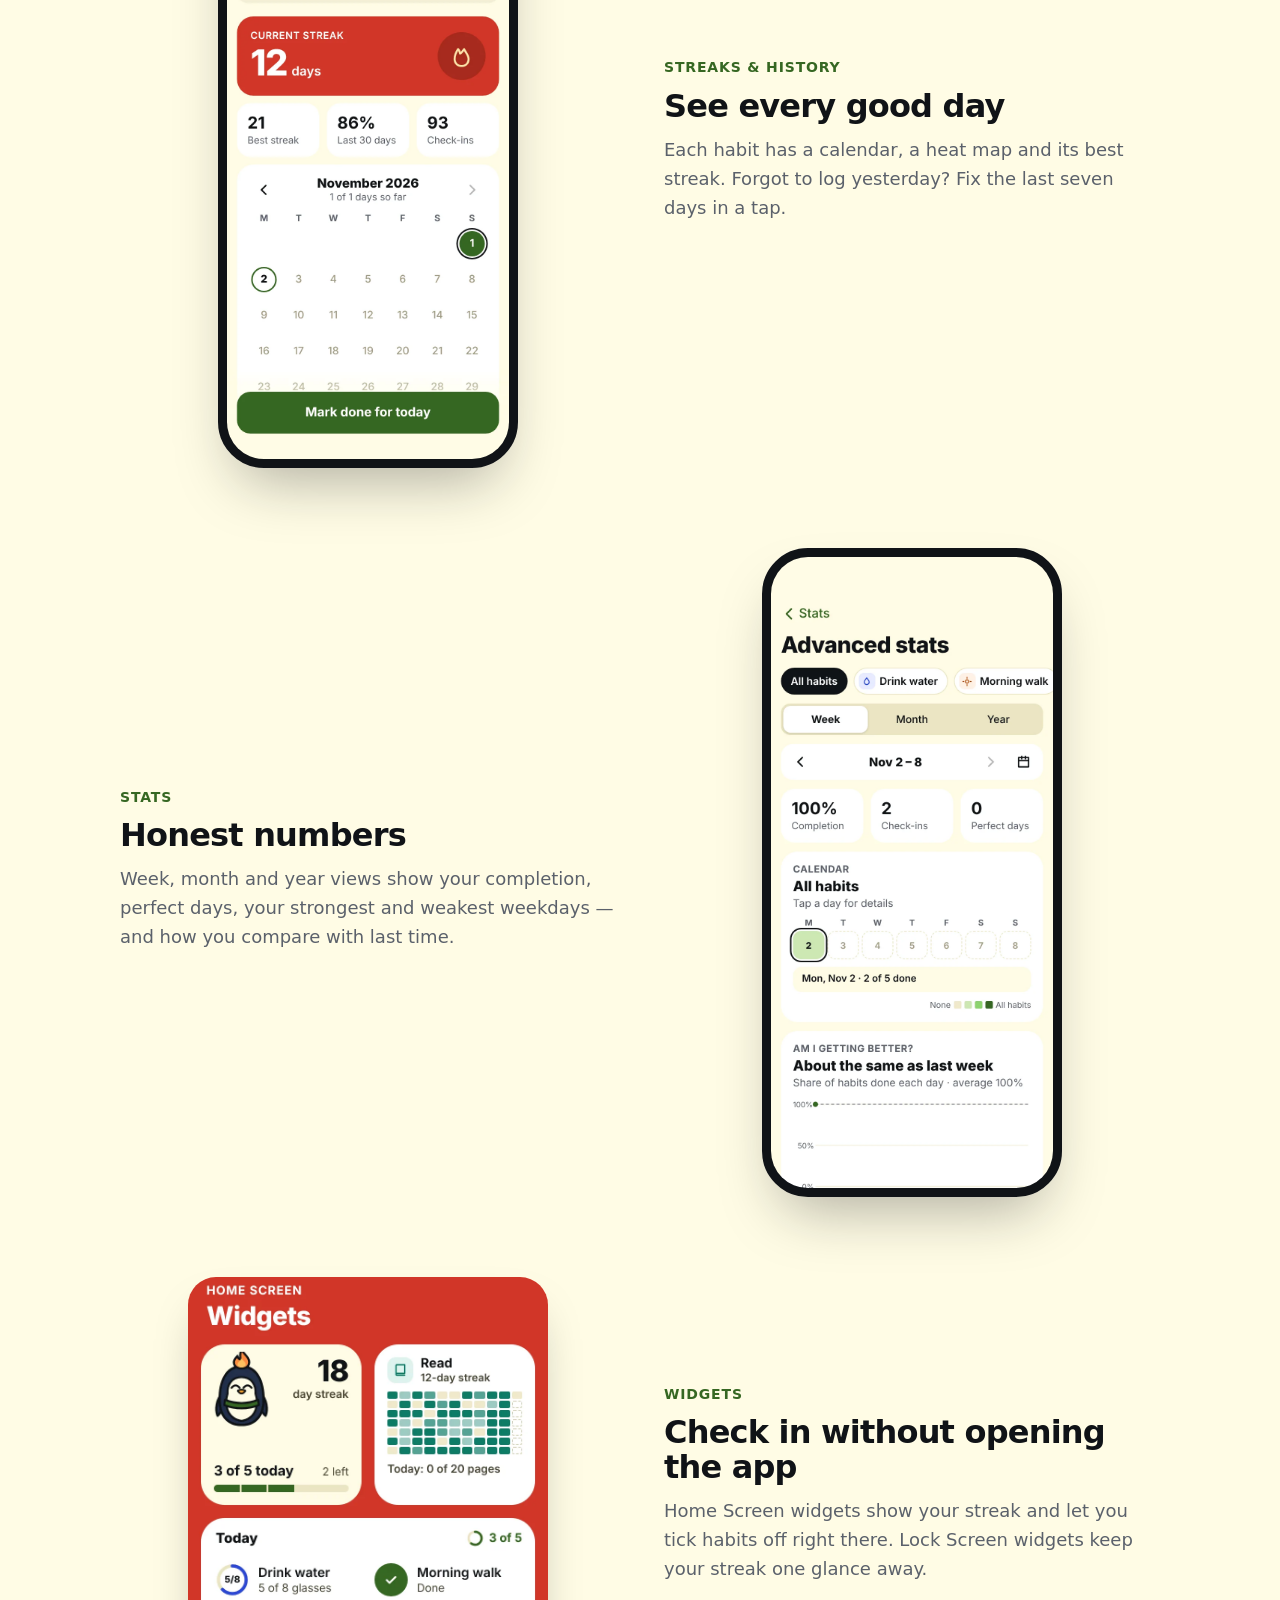
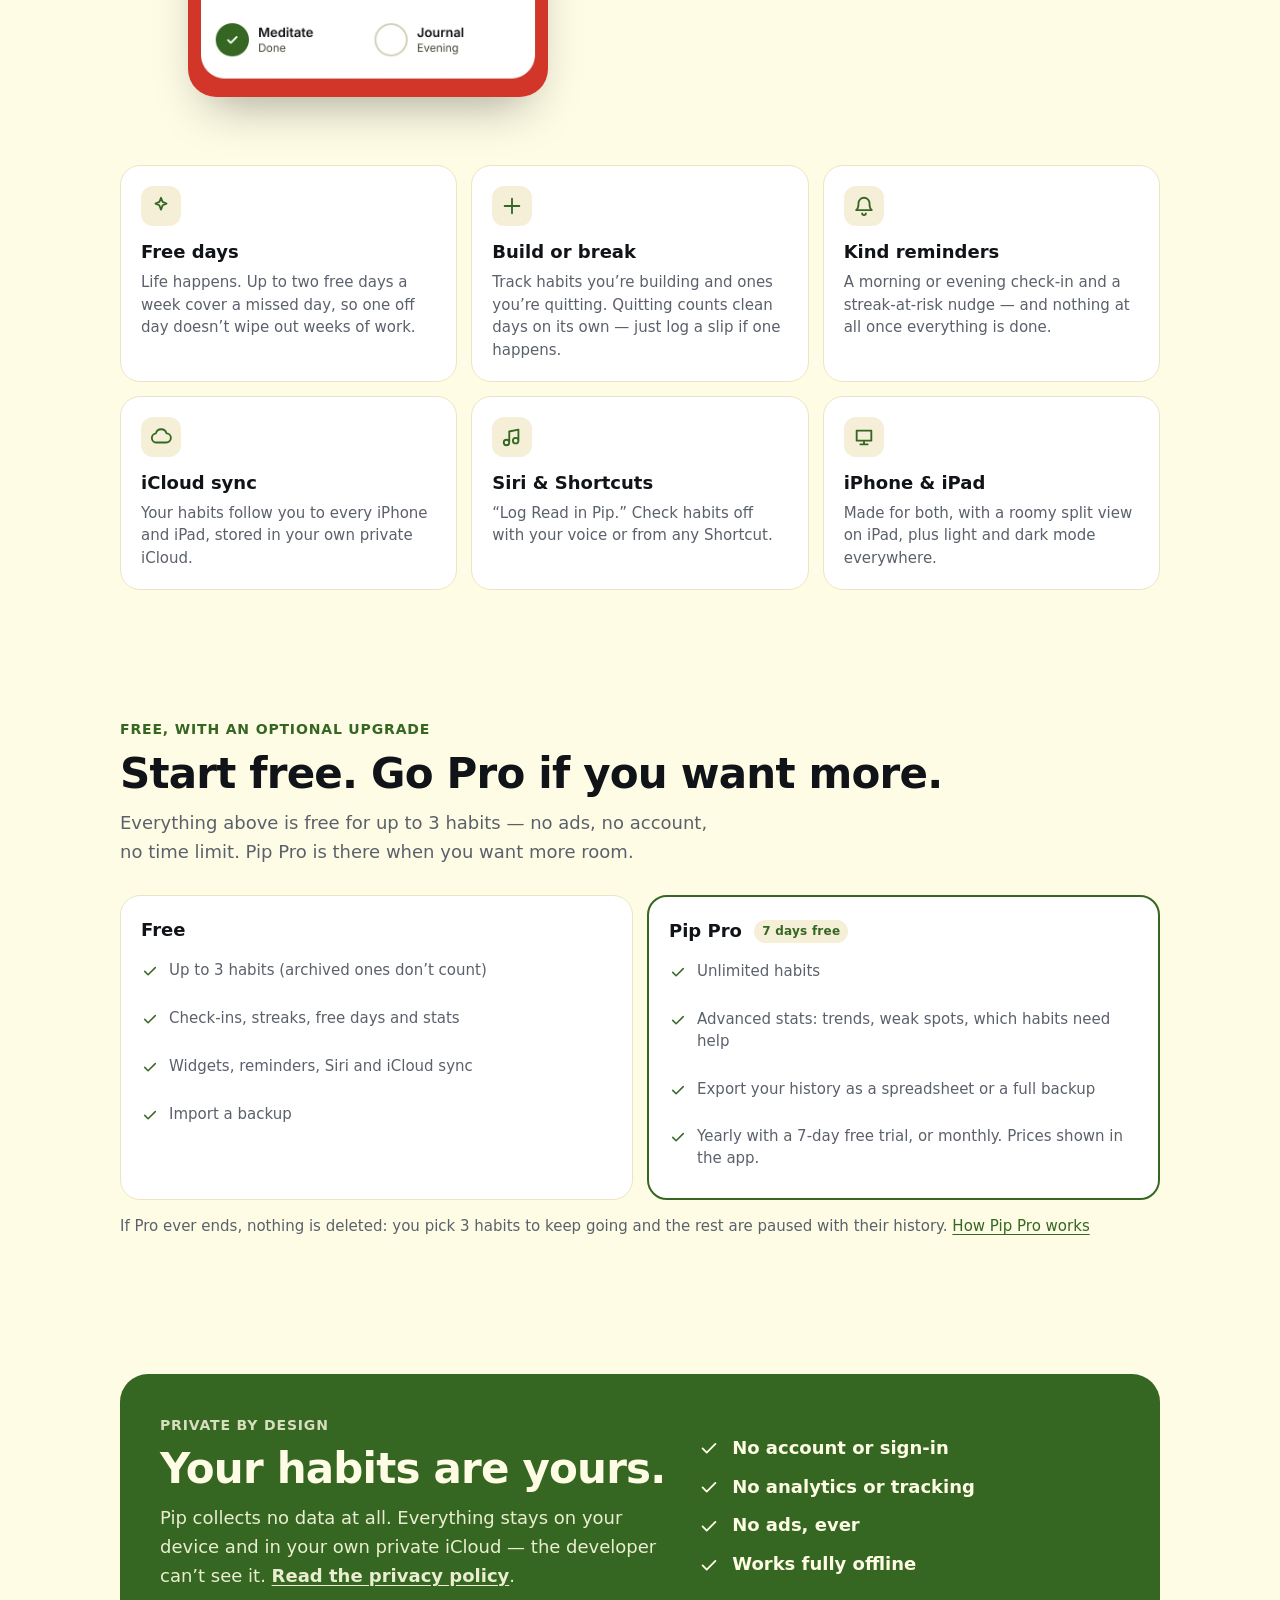
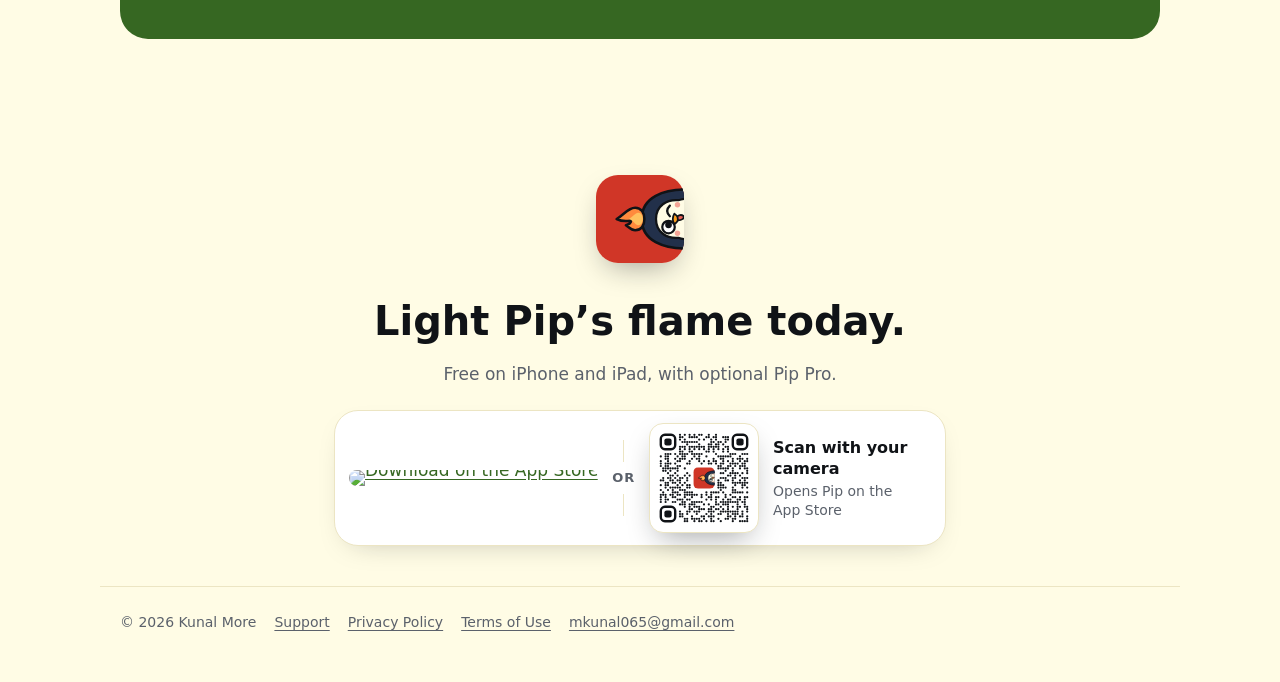
==== commit 01fee763: "update site for v2" ====
--- a/index.html
+++ b/index.html
@@ -10,9 +10,9 @@
 <link rel="apple-touch-icon" href="images/apple-touch-icon.png">
 <link rel="stylesheet" href="style.css">
 <title>Pip – Habit Tracker for iPhone and iPad</title>
-<meta name="description" content="Pip is a friendly habit tracker for iPhone and iPad. Check off a habit in one tap, keep your streak alive with free days, and watch Pip the penguin’s flame grow. Free, no account, no tracking.">
+<meta name="description" content="Pip is a friendly habit tracker for iPhone and iPad. Check off a habit in one tap, keep your streak alive with free days, and watch Pip the penguin’s flame grow. Free for up to 3 habits, no account, no tracking. Optional Pip Pro.">
 <meta property="og:title" content="Pip – Habit Tracker">
-<meta property="og:description" content="Small habits, kept warm. A friendly habit tracker for iPhone and iPad. Free, no account, no tracking.">
+<meta property="og:description" content="Small habits, kept warm. A friendly habit tracker for iPhone and iPad. Free for up to 3 habits, no account, no tracking. Optional Pip Pro.">
 <meta property="og:type" content="website">
 <meta property="og:url" content="https://kunalvmore.github.io/pip-habittracker/">
 <meta property="og:image" content="https://kunalvmore.github.io/pip-habittracker/images/og.png">
@@ -100,6 +100,33 @@
     </div>
   </section>
 
+  <section class="section" id="pro" aria-labelledby="pro-title">
+    <div class="kicker">Free, with an optional upgrade</div>
+    <h2 id="pro-title">Start free. Go Pro if you want more.</h2>
+    <p style="color:var(--muted);font-size:18px;max-width:34em">Everything above is free for up to 3 habits — no ads, no account, no time limit. Pip Pro is there when you want more room.</p>
+    <div class="grid plans">
+      <div class="tile">
+        <h3>Free</h3>
+        <ul class="plan-list">
+          <li><svg viewBox="0 0 24 24" fill="none" stroke="currentColor" stroke-width="2" stroke-linecap="round" stroke-linejoin="round" aria-hidden="true"><path d="M5 12.5l4.5 4.5L19 7.5"/></svg>Up to 3 habits (archived ones don’t count)</li>
+          <li><svg viewBox="0 0 24 24" fill="none" stroke="currentColor" stroke-width="2" stroke-linecap="round" stroke-linejoin="round" aria-hidden="true"><path d="M5 12.5l4.5 4.5L19 7.5"/></svg>Check-ins, streaks, free days and stats</li>
+          <li><svg viewBox="0 0 24 24" fill="none" stroke="currentColor" stroke-width="2" stroke-linecap="round" stroke-linejoin="round" aria-hidden="true"><path d="M5 12.5l4.5 4.5L19 7.5"/></svg>Widgets, reminders, Siri and iCloud sync</li>
+          <li><svg viewBox="0 0 24 24" fill="none" stroke="currentColor" stroke-width="2" stroke-linecap="round" stroke-linejoin="round" aria-hidden="true"><path d="M5 12.5l4.5 4.5L19 7.5"/></svg>Import a backup</li>
+        </ul>
+      </div>
+      <div class="tile pro">
+        <h3>Pip Pro <span class="badge">7 days free</span></h3>
+        <ul class="plan-list">
+          <li><svg viewBox="0 0 24 24" fill="none" stroke="currentColor" stroke-width="2" stroke-linecap="round" stroke-linejoin="round" aria-hidden="true"><path d="M5 12.5l4.5 4.5L19 7.5"/></svg>Unlimited habits</li>
+          <li><svg viewBox="0 0 24 24" fill="none" stroke="currentColor" stroke-width="2" stroke-linecap="round" stroke-linejoin="round" aria-hidden="true"><path d="M5 12.5l4.5 4.5L19 7.5"/></svg>Advanced stats: trends, weak spots, which habits need help</li>
+          <li><svg viewBox="0 0 24 24" fill="none" stroke="currentColor" stroke-width="2" stroke-linecap="round" stroke-linejoin="round" aria-hidden="true"><path d="M5 12.5l4.5 4.5L19 7.5"/></svg>Export your history as a spreadsheet or a full backup</li>
+          <li><svg viewBox="0 0 24 24" fill="none" stroke="currentColor" stroke-width="2" stroke-linecap="round" stroke-linejoin="round" aria-hidden="true"><path d="M5 12.5l4.5 4.5L19 7.5"/></svg>Yearly with a 7-day free trial, or monthly. Prices shown in the app.</li>
+        </ul>
+      </div>
+    </div>
+    <p style="color:var(--muted);font-size:15px;margin-top:14px">If Pro ever ends, nothing is deleted: you pick 3 habits to keep going and the rest are paused with their history. <a href="support/index.html#pro">How Pip Pro works</a></p>
+  </section>
+
   <section class="section" aria-labelledby="p-title">
     <div class="privacy-band">
       <div>
@@ -119,7 +146,7 @@
   <section class="final">
     <img src="images/icon.svg" alt="Pip app icon" width="88" height="88">
     <h2 style="font-size:clamp(28px,4vw,40px);margin:18px 0 8px">Light Pip’s flame today.</h2>
-    <p style="color:var(--muted);margin:0 0 22px">Free on iPhone and iPad.</p>
+    <p style="color:var(--muted);margin:0 0 22px">Free on iPhone and iPad, with optional Pip Pro.</p>
     <div class="cta" style="justify-content:center"><div class="getpanel"><a class="appstore" href="https://apps.apple.com/app/id6832249206" aria-label="Download Pip on the App Store"><picture><source srcset="https://tools.applemediaservices.com/api/badges/download-on-the-app-store/white/en-us?size=250x83" media="(prefers-color-scheme: dark)"><img src="https://tools.applemediaservices.com/api/badges/download-on-the-app-store/black/en-us?size=250x83" alt="Download on the App Store" height="60"></picture></a><span class="or" aria-hidden="true">or</span><div class="scan"><img src="images/qr-appstore.svg" width="96" height="96" alt="QR code: scan to download Pip on the App Store"><span><strong>Scan with your camera</strong>Opens Pip on the App Store</span></div></div></div>
   </section>
 </main>
@@ -127,6 +154,7 @@
   <span>© 2026 Kunal More</span>
   <a href="support/index.html">Support</a>
   <a href="privacy/index.html">Privacy Policy</a>
+  <a href="terms/index.html">Terms of Use</a>
   <a href="mailto:mkunal065@gmail.com">mkunal065@gmail.com</a>
 </footer>
 </body>
--- a/style.css
+++ b/style.css
@@ -91,17 +91,32 @@
 .topbar nav a.get{background:var(--text);color:var(--bg);font-weight:700;margin-left:6px}
 .topbar nav a.get:hover{background:var(--text);opacity:.88}
 
-/* Download panel: App Store badge + QR code for desktop visitors (phones get the badge + Smart App Banner) */
-.getpanel{display:inline-flex;align-items:center;gap:18px;background:var(--surface);border:1px solid var(--line);border-radius:24px;padding:12px 22px 12px 14px;box-shadow:0 10px 30px -18px rgba(16,19,23,.35)}
-.getpanel .appstore img{height:52px}
-.getpanel .or{font-size:13px;font-weight:700;letter-spacing:.06em;text-transform:uppercase;color:var(--muted);display:flex;flex-direction:column;align-items:center;gap:6px}
+/* Download panel: App Store badge + QR code. Shown on every device; the panel stacks when its column is narrow
+   (phones, iPad portrait, narrow desktop windows) using a container query, so it never overflows. */
+.cta{container-type:inline-size;width:100%}
+.getpanel{display:inline-flex;align-items:center;gap:14px;max-width:100%;box-sizing:border-box;background:var(--surface);border:1px solid var(--line);border-radius:24px;padding:12px 22px 12px 14px;box-shadow:0 10px 30px -18px rgba(16,19,23,.35)}
+.getpanel .appstore{flex-shrink:0}
+.getpanel .appstore img{height:48px;width:auto}
+.getpanel .or{font-size:13px;font-weight:700;letter-spacing:.06em;text-transform:uppercase;color:var(--muted);display:flex;flex-direction:column;align-items:center;gap:6px;flex-shrink:0}
 .getpanel .or::before,.getpanel .or::after{content:"";width:1px;height:22px;background:var(--line)}
-.scan{display:flex;align-items:center;gap:14px}
-.scan img{width:96px;height:96px;border-radius:14px;display:block;background:#fff;padding:6px;border:1px solid var(--line);box-sizing:content-box}
-.scan span{display:flex;flex-direction:column;gap:2px;font-size:14px;color:var(--muted);line-height:1.35;text-align:left;max-width:160px}
+.scan{display:flex;align-items:center;gap:14px;min-width:0}
+.scan img{width:96px;height:96px;border-radius:14px;display:block;background:#fff;padding:6px;border:1px solid var(--line);box-sizing:content-box;flex-shrink:0}
+.scan span{display:flex;flex-direction:column;gap:2px;font-size:14px;color:var(--muted);line-height:1.35;text-align:left;max-width:150px}
 .scan strong{color:var(--text);font-size:16px}
-@media (max-width:820px){
-  .getpanel{background:none;border:0;box-shadow:none;padding:0}
-  .getpanel .or,.scan{display:none}
-  .getpanel .appstore img{height:60px}
+@container (max-width:500px){
+  .getpanel{display:flex;flex-direction:column;align-items:stretch;width:100%;max-width:420px;gap:14px;padding:18px}
+  .getpanel .appstore{align-self:center}
+  .getpanel .appstore img{height:56px}
+  .getpanel .or{flex-direction:row;gap:12px}
+  .getpanel .or::before,.getpanel .or::after{width:auto;height:1px;flex:1}
+  .scan{justify-content:center}
 }
+
+/* Pip Pro plans (2.0) */
+.plans{grid-template-columns:1fr 1fr}
+.plan-list{list-style:none;padding:0;margin:8px 0 0;display:grid;gap:10px}
+.plan-list li{display:flex;gap:10px;align-items:flex-start;color:var(--muted);font-size:15px;line-height:1.45}
+.plan-list svg{width:18px;height:18px;flex-shrink:0;margin-top:2px;color:var(--accent)}
+.tile.pro{border:2px solid var(--accent)}
+.badge{display:inline-block;font-size:12px;font-weight:800;letter-spacing:.02em;padding:2px 8px;border-radius:999px;background:var(--chip);color:var(--accent);vertical-align:middle;margin-left:6px}
+@media (max-width:520px){.plans{grid-template-columns:1fr}}
